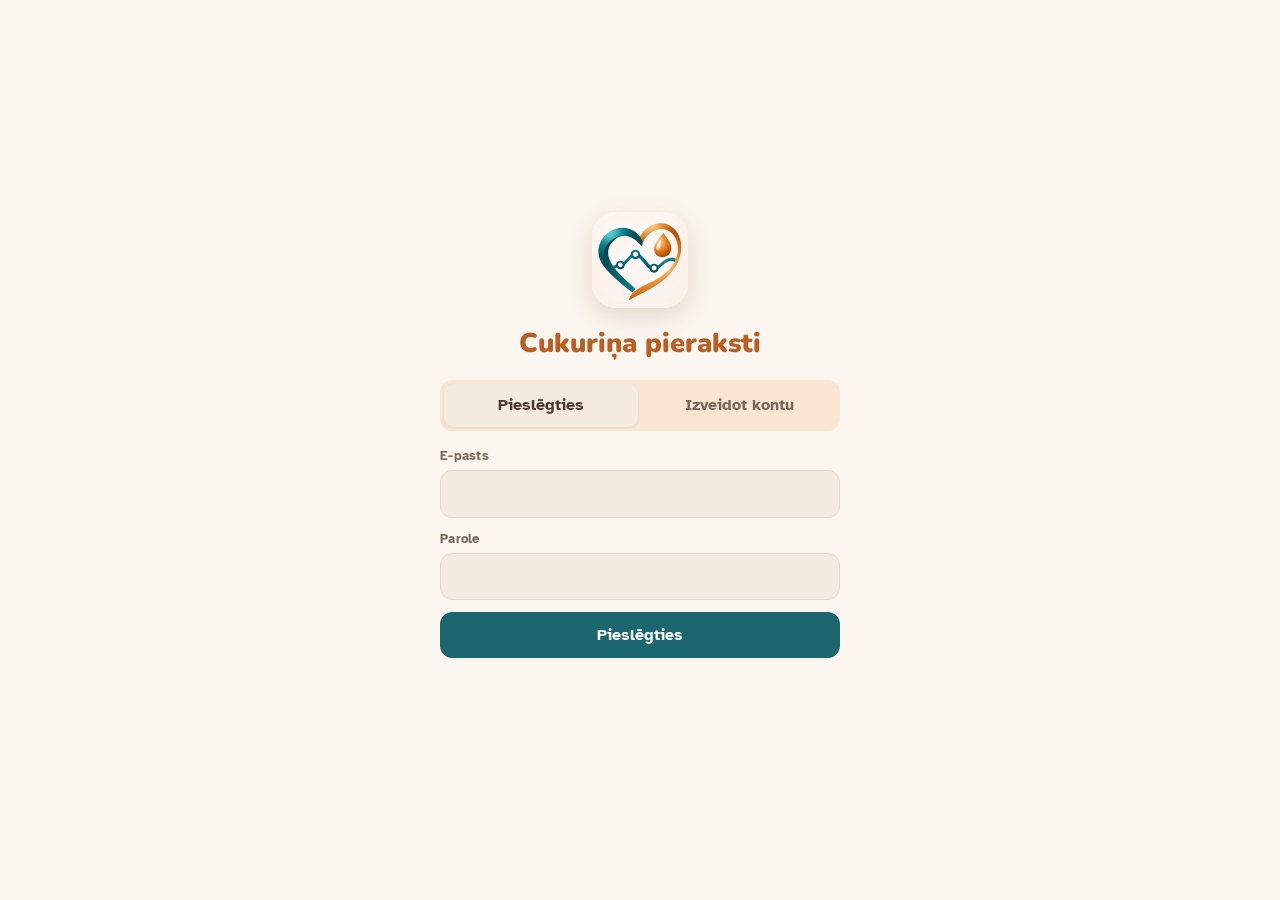
==== index.html @ 95ccbdd2 "Galīgā ikona Co-Authored-By: Claude Opus 5.5 <noreply@anthropic.com> Claude-Session: https://claude." ====
<!doctype html>
<html lang="lv">
<head>
<meta charset="utf-8">
<meta name="viewport" content="width=device-width, initial-scale=1, viewport-fit=cover">
<title>Cukuriņa pieraksti</title>
<meta name="description" content="Diabēta dienasgrāmata bērnam — insulīns, ēdienreizes, MV un glikoze.">
<meta name="theme-color" content="#FBF6F0">
<meta name="color-scheme" content="light">
<meta name="apple-mobile-web-app-capable" content="yes">
<meta name="mobile-web-app-capable" content="yes">
<meta name="apple-mobile-web-app-status-bar-style" content="default">
<meta name="apple-mobile-web-app-title" content="Cukuriņš">
<link rel="manifest" href="manifest.webmanifest">
<link rel="icon" type="image/png" sizes="32x32" href="icons/favicon-32.png">
<link rel="apple-touch-icon" href="icons/apple-touch-icon.png">
<link rel="preconnect" href="https://fonts.googleapis.com">
<link rel="preconnect" href="https://fonts.gstatic.com" crossorigin>
<link rel="stylesheet" href="https://fonts.googleapis.com/css2?family=Atkinson+Hyperlegible:wght@400;700&family=Nunito:wght@700;800;900&display=swap">
<link rel="stylesheet" href="app.css?v=25">
</head>
<body>
<div id="app">

  <!-- ===== sign in ===== -->
  <section id="scrAuth" class="screen center" hidden>
    <div class="authbox">
      <img src="icons/icon-192.png?v=25" alt="" class="authlogo" width="96" height="96">
      <h1 class="brand">Cukuriņa pieraksti</h1>
      <p class="muted" id="authInviteNote" hidden>Tev ir ielūgums uz dienasgrāmatu. Pieslēdzies vai izveido kontu, un tas tiks pieņemts.</p>
      <div class="seg" role="tablist">
        <button type="button" id="tabIn" class="segb" aria-selected="true">Pieslēgties</button>
        <button type="button" id="tabUp" class="segb" aria-selected="false">Izveidot kontu</button>
      </div>
      <form id="authForm" class="form" novalidate>
        <label id="lblName" hidden>Tavs vārds (kā rādīt ierakstos)<input id="aName" autocomplete="name" placeholder="Mamma"></label>
        <label>E-pasts<input id="aEmail" type="email" autocomplete="email" inputmode="email" required></label>
        <label>Parole<input id="aPass" type="password" autocomplete="current-password" minlength="8" required></label>
        <label class="check" id="lblConsent" hidden><input type="checkbox" id="aConsent"><span>Esmu izlasījusi(-is) <a href="privatums.html" target="_blank" rel="noopener">privātuma paziņojumu</a> un piekrītu, ka bērna veselības dati tiek glabāti šajā lietotnē.</span></label>
        <button class="btn primary" id="aSubmit" type="submit">Pieslēgties</button>
        <div class="formmsg" id="aMsg" role="status"></div>
        <button class="link" type="button" id="aForgot" hidden>Aizmirsi paroli?</button>
      </form>
    </div>
  </section>

  <!-- ===== privacy consent (once per version) ===== -->
  <section id="scrConsent" class="screen center" hidden>
    <div class="authbox">
      <img src="icons/icon-192.png?v=25" alt="" class="authlogo" width="96" height="96">
      <h1 class="brand">Privātums</h1>
      <p>Cukuriņa pieraksti glabā bērna veselības datus: insulīna devas, ēdienreizes, glikozes un ketonu mērījumus, piezīmes. Tos redz tikai tie, ko pats uzaicini.</p>
      <p><a href="privatums.html" target="_blank" rel="noopener">Izlasīt privātuma paziņojumu</a></p>
      <label class="check"><input type="checkbox" id="cConsent"><span>Esmu izlasījusi(-is) privātuma paziņojumu un piekrītu, ka bērna veselības dati tiek glabāti šajā lietotnē.</span></label>
      <button class="btn primary" id="cAccept" type="button">Turpināt</button>
      <div class="formmsg" id="cMsg" role="status"></div>
      <button class="link" type="button" id="cSignOut">Iziet</button>
    </div>
  </section>

  <!-- ===== first run ===== -->
  <section id="scrOnboard" class="screen center" hidden>
    <div class="authbox">
      <img src="icons/icon-192.png?v=25" alt="" class="authlogo" width="96" height="96">
      <h1 class="brand">Sāksim dienasgrāmatu</h1>
      <form id="obForm" class="form">
        <label>Bērna vārds<input id="obChild" required></label>
        <label>Tavs vārds ierakstos<input id="obMe" placeholder="Mamma" required></label>
        <button class="btn primary" type="submit">Izveidot dienasgrāmatu</button>
      </form>
      <div class="or"><span>vai</span></div>
      <form id="obInvForm" class="form">
        <label>Ielūguma saite, ko kāds tev atsūtīja<input id="obInv" placeholder="https://…?invite=…"></label>
        <button class="btn" type="submit">Pievienoties</button>
        <div class="formmsg" id="obMsg" role="status"></div>
      </form>
      <button class="link" type="button" id="obSignOut">Iziet</button>
    </div>
  </section>

  <!-- ===== main app ===== -->
  <section id="scrMain" class="screen" hidden>
    <header class="topbar">
      <img src="icons/icon-192.png?v=25" alt="" width="36" height="36" class="toplogo">
      <div class="toptitle"><b id="childName">Augusts</b><span id="roleLabel"></span></div>
      <select id="childSel" aria-label="Dienasgrāmata" hidden></select>
    </header>

    <main class="wrap">
      <!-- DAY -->
      <div id="viewDay" class="view">
        <div class="datebar">
          <button class="navbtn" id="prev" type="button" aria-label="Iepriekšējā diena">‹</button>
          <button class="d" id="dateBtn" type="button"><span class="wd" id="wd"></span><span class="day" id="dayLabel"></span></button>
          <input type="date" id="datePick" class="vh" tabindex="-1" aria-hidden="true">
          <button class="navbtn" id="next" type="button" aria-label="Nākamā diena">›</button>
        </div>
        <div class="totals">
          <div class="tot basal"><b id="tBasal">0</b><span>Ilgais v</span></div>
          <div class="tot bolus"><b id="tBolus">0</b><span>Īsais v</span></div>
          <div class="tot meal"><b id="tMv">0</b><span>MV</span></div>
          <div class="tot gluc"><b id="tTab">0</b><span>Glik. tab.</span></div>
        </div>
        <div class="sick" id="sickStrip" hidden></div>
        <div class="pens" id="penCard" hidden></div>
        <div class="cgm" id="cgmCard" hidden></div>
        <div class="log" id="log"><div class="empty"><strong>Ielādē…</strong></div></div>
      </div>

      <!-- OVERVIEW -->
      <div id="viewStats" class="view" hidden>
        <div class="card">
          <h2>Periods</h2>
          <div class="chips presets" id="presets">
            <button class="pchip" data-p="7" type="button">7 dienas</button>
            <button class="pchip" data-p="14" type="button">14 dienas</button>
            <button class="pchip" data-p="30" type="button">30 dienas</button>
            <button class="pchip" data-p="month" type="button">Mēnesis</button>
          </div>
          <div class="range">
            <label>No<input type="date" id="rFrom"></label>
            <label>Līdz<input type="date" id="rTo"></label>
          </div>
        </div>
        <div class="card">
          <h2>Vidējās devas</h2>
          <div class="stats" id="statGrid"></div>
          <p class="disc">Jutība un koeficienti ir aptuveni aprēķini no Augusta faktiskajām devām un mērījumiem; jutība arī pēc kopējās dienas devas (100 ÷ vidējā dienas deva), kā to rēķina ārsts. Tie noder sarunai ar endokrinologu, bet devas maini tikai pēc saskaņošanas ar ārstu.</p>
        </div>
        <div class="card">
          <h2>Pa dienām</h2>
          <div class="tblwrap"><table id="dayTable"></table></div>
        </div>
        <div class="card">
          <h2>Drukāt un eksportēt</h2>
          <div class="rowbtns"><button class="btn primary" id="printPeriod" type="button">Drukāt periodu</button><button class="btn" id="dlCsv" type="button">Excel (CSV)</button></div>
          <p class="hint">Katra diena drukājas atsevišķā A4 blokā ar sensora līkni. Lai izdrukātu vienu dienu, laukos “No” un “Līdz” izvēlies to pašu datumu. Drukas logā var izvēlēties arī “Saglabāt kā PDF”.</p>
        </div>
        <div class="card" id="cgmImportCard">
          <h2>Dexcom sensora dati</h2>
          <p class="hint" id="cgmImpStatus">Sensora līkne parādās katras dienas lapā un pārskatā, kad dati ir importēti.</p>
          <ol class="steps">
            <li>Atver <b>clarity.dexcom.eu</b> un pieslēdzies ar Dexcom kontu.</li>
            <li>Jebkurā atskaitē spied eksporta ikonu, izvēlies periodu un saglabā CSV failu.</li>
            <li>Spied pogu zemāk un izvēlies šo failu.</li>
          </ol>
          <input type="file" id="cgmFile" accept=".csv,text/csv,text/plain" hidden>
          <button class="btn primary" id="cgmImport" type="button">Importēt Dexcom Clarity CSV</button>
        </div>
      </div>

      <!-- RECIPES -->
      <div id="viewRecipes" class="view" hidden>
        <div class="rechead">
          <h2>Receptes</h2>
          <button class="btn primary" id="recNew" type="button">+ Jauna recepte</button>
        </div>
        <input id="recSearch" type="search" placeholder="Meklēt recepti…" aria-label="Meklēt recepti">
        <div id="recList" class="reclist"></div>
        <p class="hint">Ogļhidrāti uz 100 g pie sastāvdaļām ir aptuveni. Ja uz iepakojuma ir cits skaitlis, ieraksti to.</p>
      </div>

      <!-- FAMILY -->
      <div id="viewFamily" class="view" hidden>
        <div class="card">
          <h2>Kam ir piekļuve</h2>
          <ul class="people" id="memberList"></ul>
        </div>
        <div class="card" id="inviteCard" hidden>
          <h2>Uzaicināt</h2>
          <form id="invForm" class="form">
            <label>Vārds<input id="invName" placeholder="Tētis, vecmamma, skolotāja…" required></label>
            <label>Tiesības
              <select id="invRole">
                <option value="family">Ģimene — ievada un labo visus ierakstus</option>
                <option value="caregiver">Aprūpētājs — redz visu, labo tikai savus ierakstus</option>
              </select>
            </label>
            <button class="btn primary" type="submit">Izveidot ielūguma saiti</button>
          </form>
          <div id="invResult"></div>
          <ul class="people" id="inviteList"></ul>
        </div>
        <div class="card">
          <h2>Iestatījumi</h2>
          <div class="form">
            <label>Mans vārds ierakstos<input id="myName"></label>
            <label id="gmvLbl">1 MV = g ogļhidrātu<input id="gPerMv" inputmode="decimal"></label>
            <label>Insulīna ampulu lieto dienas (pēc instrukcijas)<input id="penDays" inputmode="numeric"></label>
            <label class="check"><input type="checkbox" id="showCalcs"><span>Pārskatā rādīt aptuvenos aprēķinus (jutība, ogļhidrāti uz 1 v, īsais uz 1 MV). Tie domāti sarunai ar ārstu, nevis devu izvēlei.</span></label>
            <label>Vienas glikozes tabletes svars, g<input id="tabletG" inputmode="decimal" placeholder="piem. 2,2"></label>
          </div>
          <div class="rowbtns"><button class="btn" id="saveSettings" type="button">Saglabāt</button><button class="btn" id="changePass" type="button">Mainīt paroli</button><button class="btn" id="signOut" type="button">Iziet no konta</button></div>
        </div>
        <div class="card" id="adminCard" hidden>
          <h2>Lietotnes ģimenes</h2>
          <p class="hint">Redzi tikai to, cik ģimeņu lieto lietotni un vai tām ieslēgta atpazīšana (balss un foto). Ierakstu saturu šeit neredzi. Atpazīšanas izmaksas sedz Tava API atslēga.</p>
          <ul class="people" id="adminList"></ul>
        </div>
        <p class="hint center-t"><a href="privatums.html" target="_blank" rel="noopener">Privātuma paziņojums</a></p>
        <p class="hint center-t">Lai lietotne būtu telefona sākuma ekrānā: iPhone Safari → Kopīgot → “Pievienot sākuma ekrānam”; Android Chrome → ⋮ → “Instalēt lietotni”.</p>
      </div>
    </main>

    <div class="dock" id="dock">
      <div class="dock-in">
        <div class="inrow">
          <textarea id="input" rows="1" placeholder="Raksti šeit…"></textarea>
          <button class="iconbtn mic" id="mic" type="button" aria-label="Diktēt" hidden>
            <svg width="22" height="22" viewBox="0 0 24 24" fill="none" stroke="currentColor" stroke-width="2" stroke-linecap="round" aria-hidden="true"><rect x="9" y="3" width="6" height="11" rx="3"/><path d="M5 11a7 7 0 0 0 14 0M12 18v3"/></svg>
          </button>
          <button class="btn primary send" id="send" type="button">Pievienot</button>
        </div>
        <div class="photorow" id="photoRow">
          <input type="file" id="camFile" accept="image/*" hidden>
          <button class="photobtn" type="button" data-mode="meter" aria-label="Glikozes rādījums no foto"><svg width="18" height="18" viewBox="0 0 24 24" fill="none" stroke="currentColor" stroke-width="2" stroke-linecap="round" stroke-linejoin="round" aria-hidden="true"><path d="M4 8h3l2-3h6l2 3h3v11H4z"/><circle cx="12" cy="13" r="3.5"/></svg>Glikoze</button>
          <button class="photobtn" type="button" data-mode="ketones" aria-label="Ketonu rādījums no foto"><svg width="18" height="18" viewBox="0 0 24 24" fill="none" stroke="currentColor" stroke-width="2" stroke-linecap="round" stroke-linejoin="round" aria-hidden="true"><path d="M4 8h3l2-3h6l2 3h3v11H4z"/><circle cx="12" cy="13" r="3.5"/></svg>Ketoni</button>
          <button class="photobtn" type="button" data-mode="menu" aria-label="Ēdienreize no foto"><svg width="18" height="18" viewBox="0 0 24 24" fill="none" stroke="currentColor" stroke-width="2" stroke-linecap="round" stroke-linejoin="round" aria-hidden="true"><path d="M4 8h3l2-3h6l2 3h3v11H4z"/><circle cx="12" cy="13" r="3.5"/></svg>Ēdienreize</button>
          <button class="photobtn" type="button" data-mode="notes" aria-label="Pieraksti no foto"><svg width="18" height="18" viewBox="0 0 24 24" fill="none" stroke="currentColor" stroke-width="2" stroke-linecap="round" stroke-linejoin="round" aria-hidden="true"><path d="M4 8h3l2-3h6l2 3h3v11H4z"/><circle cx="12" cy="13" r="3.5"/></svg>Pieraksti</button>
        </div>
        <div class="hint" id="hint" hidden></div>
      </div>
    </div>

    <nav class="tabbar" aria-label="Sadaļas">
      <button type="button" data-v="day" aria-current="page"><svg viewBox="0 0 24 24" width="22" height="22" fill="none" stroke="currentColor" stroke-width="2" stroke-linecap="round" aria-hidden="true"><rect x="4" y="3" width="16" height="18" rx="2"/><path d="M8 8h8M8 12h8M8 16h5"/></svg>Diena</button>
      <button type="button" data-v="stats"><svg viewBox="0 0 24 24" width="22" height="22" fill="none" stroke="currentColor" stroke-width="2" stroke-linecap="round" aria-hidden="true"><path d="M4 19h16M7 16V10M12 16V5M17 16v-4"/></svg>Pārskats</button>
      <button type="button" data-v="recipes"><svg viewBox="0 0 24 24" width="22" height="22" fill="none" stroke="currentColor" stroke-width="2" stroke-linecap="round" stroke-linejoin="round" aria-hidden="true"><path d="M5 4h11a3 3 0 0 1 3 3v13H8a3 3 0 0 1-3-3z"/><path d="M5 17a3 3 0 0 1 3-3h11"/><path d="M9 8h6"/></svg>Receptes</button>
      <button type="button" data-v="family"><svg viewBox="0 0 24 24" width="22" height="22" fill="none" stroke="currentColor" stroke-width="2" stroke-linecap="round" aria-hidden="true"><circle cx="9" cy="8" r="3.2"/><circle cx="17" cy="9.5" r="2.4"/><path d="M3 19c.8-3.4 3.2-5 6-5s5.2 1.6 6 5M15 14.6c2.6-.3 4.6 1 5.4 3.9"/></svg>Ģimene</button>
    </nav>
  </section>
</div>

<div id="sheetHost"></div>
<div id="printArea" aria-hidden="true"></div>

<script src="vendor/supabase-2.45.4.js"></script>
<script src="config.js?v=25"></script>
<script src="app.js?v=25"></script>
</body>
</html>
---- app.css ----
/* Layout: one narrow column like a diary page — top bar, date, day totals, sensor curve, time-ruled log; dictation dock and tab bar pinned at the bottom.
   Palette taken from the heart icon: cream paper, teal and amber heart, teal curve, amber drop; entry colors (meal green, insulin violet/blue) unchanged. */
:root{
  --paper:#FBF6F0; --sheet:#F4EAE0; --bar:#F8EFE6; --ink:#4E3B30; --muted:#79685C; --rule:#E6D8CA;
  --bear:#B85F26; --bear-soft:#FAE5D2;
  --blue:#1C6670; --blue-soft:#DCEDEE;
  --basal:#7048b8; --basal-soft:#efe8fa;
  --bolus:#2f6fc0; --bolus-soft:#e4eefb;
  --meal:#2f7a4b; --meal-soft:#e3f2e8;
  --sugar:#C24E36; --sugar-soft:#FBE4DC;
  --gluc:#94680a; --gluc-soft:#faefd2;
  --danger:#b42318; --onaccent:#ffffff;
  --display:"Nunito", "Arial Rounded MT Bold", system-ui, sans-serif;
  --body:"Atkinson Hyperlegible", system-ui, -apple-system, "Segoe UI", sans-serif;
  --safe-b:env(safe-area-inset-bottom, 0px);
  color-scheme:light;
}
*{box-sizing:border-box}
html,body{margin:0}
body{background:var(--paper);color:var(--ink);font-family:var(--body);font-size:16px;line-height:1.45;-webkit-text-size-adjust:100%}
[hidden]{display:none!important}
button,input,select,textarea{font:inherit;color:inherit}
button{cursor:pointer}
:focus-visible{outline:2px solid var(--blue);outline-offset:2px}
h1,h2{font-family:var(--display);margin:0;text-wrap:balance}
.vh{position:absolute;width:1px;height:1px;opacity:0;pointer-events:none}
.muted{color:var(--muted)}
.hint{font-size:.85rem;color:var(--muted);margin:0}
.center-t{text-align:center}

/* screens */
.screen.center{min-height:100vh;min-height:100dvh;display:flex;align-items:center;justify-content:center;
  padding:calc(24px + env(safe-area-inset-top,0px)) max(16px,env(safe-area-inset-right,0px)) calc(24px + var(--safe-b)) max(16px,env(safe-area-inset-left,0px))}
.authbox{width:100%;max-width:400px;display:flex;flex-direction:column;gap:16px;align-items:stretch}
.authlogo{width:96px;height:96px;border-radius:24px;align-self:center;box-shadow:0 8px 24px rgba(120,80,30,.18)}
.brand{font-size:1.7rem;font-weight:900;text-align:center;color:var(--bear)}
.seg{display:flex;background:var(--bear-soft);border-radius:12px;padding:4px;gap:4px}
.segb{flex:1;border:0;background:none;border-radius:9px;padding:10px;font-weight:700;color:var(--muted)}
.segb[aria-selected="true"]{background:var(--sheet);color:var(--ink);box-shadow:0 1px 3px rgba(0,0,0,.08)}
.form{display:flex;flex-direction:column;gap:12px}
label{display:flex;flex-direction:column;gap:5px;font-size:.8rem;color:var(--muted);font-weight:700;letter-spacing:.02em}
input,select,textarea{font-size:16px;font-weight:400;letter-spacing:0;background:var(--sheet);border:1px solid var(--rule);border-radius:12px;padding:11px 12px;min-height:46px;color:var(--ink);width:100%}
.formmsg{font-size:.9rem;color:var(--danger);min-height:1.2em}
.formmsg.ok{color:var(--meal)}
.or{display:flex;align-items:center;gap:10px;color:var(--muted);font-size:.85rem}
.or::before,.or::after{content:"";flex:1;height:1px;background:var(--rule)}
.link{border:0;background:none;color:var(--muted);text-decoration:underline;align-self:center;padding:8px}

/* buttons */
.btn{min-height:46px;border-radius:12px;border:1px solid var(--rule);background:var(--sheet);padding:0 16px;font-weight:700}
.btn.primary{background:var(--blue);border-color:var(--blue);color:var(--onaccent)}
.btn.small{min-height:38px;font-size:.88rem;color:var(--muted)}
.btn.danger{color:var(--danger)}
.btn:disabled{opacity:.55}
.rowbtns{display:flex;flex-wrap:wrap;gap:8px}
.rowbtns .btn.primary{flex:1}
.iconbtn{width:50px;height:50px;border-radius:14px;border:1px solid var(--rule);background:var(--sheet);display:grid;place-items:center;flex:none}
.iconbtn.mic{color:var(--blue)}
.iconbtn.mic.on{background:var(--danger);border-color:var(--danger);color:var(--onaccent);animation:pulse 1.2s infinite}
@keyframes pulse{50%{transform:scale(1.07)}}
@media (prefers-reduced-motion:reduce){.iconbtn.mic.on{animation:none}}

/* main */
.topbar{position:sticky;top:0;z-index:5;display:flex;align-items:center;gap:10px;background:var(--paper);
  padding:calc(8px + env(safe-area-inset-top,0px)) max(16px,env(safe-area-inset-right,0px)) 8px max(16px,env(safe-area-inset-left,0px));border-bottom:1px solid var(--rule)}
.toplogo{border-radius:10px}
.toptitle{flex:1;min-width:0;display:flex;flex-direction:column;line-height:1.15}
.toptitle b{font-family:var(--display);font-weight:900;font-size:1.2rem;color:var(--bear)}
.toptitle span{font-size:.78rem;color:var(--muted)}
#childSel{width:auto;min-height:38px;padding:6px 10px}
.wrap{max-width:640px;margin:0 auto;padding:14px max(16px,env(safe-area-inset-right,0px)) calc(250px + var(--safe-b)) max(16px,env(safe-area-inset-left,0px))}
.view{display:flex;flex-direction:column;gap:14px}
body.nodock .wrap{padding-bottom:calc(96px + var(--safe-b))}

.datebar{display:flex;align-items:center;gap:6px;background:var(--sheet);border:1px solid var(--rule);border-radius:16px;padding:6px}
.datebar .d{flex:1;min-width:0;border:0;background:none;display:flex;flex-direction:column;align-items:center;padding:2px}
.datebar .day{font-family:var(--display);font-weight:900;font-size:1.5rem;line-height:1.05}
.datebar .wd{color:var(--muted);font-size:.78rem;text-transform:uppercase;letter-spacing:.07em;font-weight:700}
.navbtn{border:0;background:var(--bear-soft);color:var(--bear);width:46px;height:46px;border-radius:12px;font-size:1.4rem;font-weight:700}

.totals{display:grid;grid-template-columns:repeat(4,1fr);gap:8px}
.tot{background:var(--sheet);border-radius:14px;padding:8px 10px;border:1px solid var(--rule);min-width:0}
.tot b{display:block;font-family:var(--display);font-weight:900;font-size:1.35rem;font-variant-numeric:tabular-nums;line-height:1.1}
.tot span{font-size:.7rem;color:var(--muted);text-transform:uppercase;letter-spacing:.05em;font-weight:700}
.tot.basal b{color:var(--basal)} .tot.bolus b{color:var(--bolus)} .tot.meal b{color:var(--meal)} .tot.gluc b{color:var(--gluc)}

.log{background:var(--sheet);border:1px solid var(--rule);border-radius:16px;overflow:hidden}
.row{display:grid;grid-template-columns:52px 1fr;gap:10px;padding:11px 12px;border:0;border-top:1px dotted var(--rule);text-align:left;width:100%;background:none}
.row:first-child{border-top:0}
.row:hover{background:var(--paper)}
.tm{font-variant-numeric:tabular-nums;font-weight:700;color:var(--muted);padding-top:2px}
.body{min-width:0;display:flex;flex-direction:column;gap:3px}
.line1{display:flex;flex-wrap:wrap;align-items:baseline;gap:6px}
.chip{font-size:.74rem;font-weight:700;border-radius:999px;padding:2px 9px;letter-spacing:.02em}
.k-basal .chip{background:var(--basal-soft);color:var(--basal)}
.k-bolus .chip{background:var(--bolus-soft);color:var(--bolus)}
.k-meal .chip{background:var(--meal-soft);color:var(--meal)}
.k-glucose .chip{background:var(--sugar-soft);color:var(--sugar)}
.k-tablets .chip{background:var(--gluc-soft);color:var(--gluc)}
.k-note .chip{background:var(--paper);color:var(--muted)}
.k-ketones .chip{background:var(--basal-soft);color:var(--basal)}
.k-pen .chip{background:var(--bolus-soft);color:var(--bolus)}
.klev{font-size:.78rem;font-weight:700;border-radius:999px;padding:2px 8px}
.klev.k1{background:var(--gluc-soft);color:var(--gluc)}
.klev.k2,.klev.k3{background:var(--sugar-soft);color:var(--danger)}
.klev.k3{border:1px solid var(--danger)}
.pens{background:var(--sheet);border:1px solid var(--rule);border-radius:16px;padding:10px 12px;display:flex;flex-direction:column;gap:6px}
.penhead{display:flex;justify-content:space-between;align-items:center;gap:8px}
.penhead b{font-family:var(--display)}
.penline{display:flex;justify-content:space-between;align-items:baseline;gap:10px;font-size:.9rem;font-variant-numeric:tabular-nums}
.penline .pn{font-weight:700}
.penline .pd{text-align:right;color:var(--muted)}
.penline .pd b{color:var(--ink)}
.penline.soon .pd,.penline.soon .pd b{color:var(--gluc)}
.penline.over .pd,.penline.over .pd b{color:var(--danger);font-weight:700}
.big{font-weight:700}
.bg{font-size:.78rem;font-weight:700;color:var(--sugar);background:var(--sugar-soft);border-radius:999px;padding:2px 8px;font-variant-numeric:tabular-nums}
.bg.dex{background:none;border:1px solid var(--rule);color:var(--muted)}
.items{font-size:.95rem;margin:0;padding:0;list-style:none}
.items li{display:flex;justify-content:space-between;gap:10px}
.items li span:last-child{color:var(--muted);font-variant-numeric:tabular-nums;white-space:nowrap}
.note{color:var(--muted);font-size:.9rem;font-style:italic}
.who{font-size:.75rem;color:var(--muted)}
.empty{padding:28px 18px;text-align:center;color:var(--muted)}
.empty strong{display:block;color:var(--ink);font-family:var(--display);font-size:1.1rem;margin-bottom:4px}

.cgm{background:var(--sheet);border:1px solid var(--rule);border-radius:16px;padding:12px;display:flex;flex-direction:column;gap:6px}
.cgm svg{width:100%;height:auto;display:block}
.cgmhead{display:flex;justify-content:space-between;align-items:baseline;gap:8px;flex-wrap:wrap}
.cgmhead b{font-family:var(--display)}
.cgmline{font-size:.85rem;color:var(--muted);font-variant-numeric:tabular-nums}
.cgmline strong{color:var(--ink)}

.card{background:var(--sheet);border:1px solid var(--rule);border-radius:16px;padding:14px;display:flex;flex-direction:column;gap:12px}
.card h2{font-size:1.1rem;font-weight:800}
.chips{display:flex;flex-wrap:wrap;gap:6px}
.chips.presets{display:grid;grid-template-columns:repeat(4,minmax(0,1fr));gap:6px}
.chips.presets .pchip{padding-left:4px;padding-right:4px;font-size:.85rem;white-space:nowrap;text-align:center;min-width:0}
.pchip{border:1px solid var(--rule);background:var(--sheet);border-radius:999px;padding:7px 13px;font-size:.88rem}
.pchip[aria-pressed="true"]{background:var(--blue);color:var(--onaccent);border-color:var(--blue)}
.range{display:grid;grid-template-columns:minmax(0,1fr) minmax(0,1fr);gap:8px}
.range label,.range input{min-width:0}
input[type=date]{-webkit-appearance:none;appearance:none}
.stats{display:grid;grid-template-columns:repeat(2,1fr);gap:8px}
.stat{border:1px solid var(--rule);border-radius:12px;padding:10px;min-width:0}
.stat b{display:block;font-family:var(--display);font-weight:900;font-size:1.4rem;font-variant-numeric:tabular-nums}
.stat span{font-size:.8rem;color:var(--muted)}
.stat small{display:block;font-size:.75rem;color:var(--muted);margin-top:2px}
.stat.hl{background:var(--blue-soft);border-color:transparent}
.stat.hl b{color:var(--blue)}
.disc{font-size:.82rem;color:var(--muted);border-left:3px solid var(--gluc);padding-left:10px;margin:0}
.tblwrap{overflow-x:auto}
table{border-collapse:collapse;width:100%;font-variant-numeric:tabular-nums;font-size:.9rem}
th,td{padding:6px 8px;border-bottom:1px solid var(--rule);text-align:right;white-space:nowrap}
th:first-child,td:first-child{text-align:left}
th{font-size:.7rem;text-transform:uppercase;letter-spacing:.05em;color:var(--muted);font-weight:700}
td button{border:0;background:none;color:var(--blue);padding:0;font-weight:700;text-decoration:underline}
.steps{margin:0;padding-left:20px;font-size:.92rem;display:flex;flex-direction:column;gap:4px}

.people{list-style:none;margin:0;padding:0;display:flex;flex-direction:column}
.people li{display:flex;align-items:center;gap:10px;padding:10px 0;border-top:1px dotted var(--rule)}
.people li:first-child{border-top:0}
.people .pn{flex:1;min-width:0}
.people .pn b{display:block}
.people .pn span{font-size:.82rem;color:var(--muted);overflow-wrap:anywhere}
.role{font-size:.74rem;font-weight:700;border-radius:999px;padding:3px 9px;background:var(--bear-soft);color:var(--bear);white-space:nowrap}
.invlink{display:flex;flex-direction:column;gap:8px;background:var(--blue-soft);border-radius:12px;padding:12px}
.invlink code{font-size:.82rem;overflow-wrap:anywhere;user-select:all}

/* dock + tab bar */
.dock{position:fixed;left:0;right:0;bottom:calc(64px + var(--safe-b));z-index:6;background:var(--bar);border-top:1px solid var(--rule);
  padding:10px max(16px,env(safe-area-inset-right,0px)) 10px max(16px,env(safe-area-inset-left,0px));box-shadow:0 -6px 20px rgba(90,60,20,.07)}
.dock-in{max-width:640px;margin:0 auto;display:flex;flex-direction:column;gap:6px}
.inrow{display:flex;gap:8px;align-items:flex-end}
.inrow textarea{flex:1;min-width:0;resize:none;height:50px;min-height:50px;max-height:150px;padding:13px 12px;line-height:1.4;background:var(--paper);overflow-y:auto}
.send{flex:none;min-height:50px}
.photorow{display:grid;grid-template-columns:repeat(4,minmax(0,1fr));gap:6px}
.photobtn{display:flex;flex-direction:column;align-items:center;justify-content:center;gap:2px;min-height:48px;border-radius:12px;border:1px solid var(--rule);background:var(--paper);color:var(--ink);font-size:.8rem;font-weight:700;padding:4px 6px;line-height:1.15;text-align:center}
.photobtn svg{flex:none;color:var(--bear)}
.photobtn:disabled{opacity:.55}
body.typing .photorow,body.typing .tabbar,body.typing #hint{display:none!important}
body.typing .dock{padding-bottom:8px}
.tabbar{position:fixed;left:0;right:0;bottom:0;z-index:7;display:flex;background:var(--bar);border-top:1px solid var(--rule);
  padding:4px max(8px,env(safe-area-inset-right,0px)) calc(4px + var(--safe-b)) max(8px,env(safe-area-inset-left,0px))}
.tabbar button{flex:1;border:0;background:none;display:flex;flex-direction:column;align-items:center;gap:2px;font-size:.74rem;font-weight:700;color:var(--muted);padding:6px 0;min-height:56px}
.tabbar button[aria-current="page"]{color:var(--blue)}

/* sheets */
.sheet-bg{position:fixed;inset:0;background:rgba(30,20,10,.45);display:flex;align-items:flex-end;justify-content:center;z-index:20}
.sheet{background:var(--sheet);width:100%;max-width:640px;max-height:90vh;max-height:90dvh;overflow:auto;border-radius:20px 20px 0 0;
  padding:16px max(16px,env(safe-area-inset-right,0px)) calc(16px + var(--safe-b)) max(16px,env(safe-area-inset-left,0px));display:flex;flex-direction:column;gap:12px}
.sheet h2{font-size:1.2rem;font-weight:800}
.sheet{overscroll-behavior:contain;-webkit-overflow-scrolling:touch}
.sheet-bg{overscroll-behavior:contain}
body.locked{position:fixed;left:0;right:0;overflow:hidden}
.prev{border:1px solid var(--rule);border-radius:12px;overflow:hidden}
.grid{display:grid;grid-template-columns:1fr 1fr;gap:10px}
.grid .full{grid-column:1/-1}
.choice{display:flex;flex-direction:column;gap:8px}
.choice .btn{text-align:left;min-height:58px}
.toast{position:fixed;left:50%;transform:translateX(-50%);bottom:calc(220px + var(--safe-b));background:var(--ink);color:var(--paper);padding:9px 16px;border-radius:999px;font-size:.92rem;z-index:30;max-width:90vw;text-align:center}

/* print */
#printArea{display:none}
@media print{
  @page{size:A4;margin:12mm}
  body{background:#fff;color:#1b160f}
  #app,#sheetHost,.toast{display:none!important}
  #printArea{display:block}
}
.pr{font-family:var(--body);color:#1b160f;font-size:10.5pt}
.pr h1{font-family:var(--display);font-size:18pt;margin:0 0 2px;color:#94481A}
.pr .sub{color:#6b5d4f;margin-bottom:10px}
.pr .pstats{display:grid;grid-template-columns:repeat(4,1fr);gap:6px;margin:8px 0 12px}
.pr .pstats div{border:1px solid #e3d4bd;border-radius:6px;padding:6px}
.pr .pstats b{display:block;font-size:13pt}
.pr .pstats span{font-size:8pt;color:#6b5d4f}
.pr .pdisc{font-size:8pt;color:#6b5d4f;margin-bottom:10px}
.pr .pday{break-inside:avoid;page-break-inside:avoid;margin-bottom:14px;border-top:2px solid #B35F27;padding-top:5px}
.pr .pday h2{font-size:12.5pt;margin:0 0 5px}
.pr .num{font-size:19pt;color:#B35F27;margin-right:6px}
.pr table{width:100%;border-collapse:collapse;font-size:9.5pt}
.pr th{font-size:7.5pt;text-transform:uppercase;color:#6b5d4f;text-align:left;border-bottom:1px solid #d9c8ae;padding:3px 4px}
.pr td{padding:3px 4px;border-bottom:1px dotted #d9c8ae;vertical-align:top;text-align:left;white-space:normal}
.pr .t{width:42px;font-weight:700;color:#6b5d4f}
.pr .r{text-align:right;width:52px}
.pr tfoot td{font-weight:700;border-top:1px solid #1b160f;border-bottom:0}
.pr .g,.pr .n{color:#6b5d4f}.pr .n{font-style:italic;font-size:8.5pt}
.pr .sum{font-size:9pt;margin-top:3px}
.pr .chart svg{width:100%;height:auto;max-height:42mm}
.pr .cs{font-size:8pt;color:#6b5d4f}

/* recipes */
.rechead{display:flex;align-items:center;justify-content:space-between;gap:10px}
.rechead h2{font-size:1.3rem;font-weight:900;color:var(--bear)}
.reclist{display:flex;flex-direction:column;gap:10px}
.reccard{display:flex;flex-direction:column;gap:6px;text-align:left;width:100%;background:var(--sheet);border:1px solid var(--rule);border-radius:16px;padding:12px 14px}
.reccard b{font-family:var(--display);font-size:1.08rem}
.recnums{display:flex;flex-wrap:wrap;gap:6px}
.recnum{font-size:.8rem;font-weight:700;border-radius:999px;padding:3px 9px;background:var(--meal-soft);color:var(--meal);font-variant-numeric:tabular-nums}
.recnum.oh{background:var(--bear-soft);color:var(--bear)}
.ingr{display:flex;flex-direction:column;gap:8px}
.ingrrow{display:grid;grid-template-columns:minmax(0,1fr) 70px 70px 34px;gap:6px;align-items:end}
.ingrrow input{min-height:42px;padding:8px}
.ingrrow .oh{font-size:.75rem;color:var(--muted);grid-column:1/-1;margin-top:-4px;font-variant-numeric:tabular-nums}
.ingrhead{display:grid;grid-template-columns:minmax(0,1fr) 70px 70px 34px;gap:6px;font-size:.7rem;font-weight:700;color:var(--muted);text-transform:uppercase;letter-spacing:.04em}
.xbtn{width:34px;height:42px;border:1px solid var(--rule);border-radius:10px;background:var(--paper);color:var(--danger);font-weight:700}
.calcbox{display:grid;grid-template-columns:repeat(2,minmax(0,1fr));gap:8px}
.calc{background:var(--paper);border:1px solid var(--rule);border-radius:12px;padding:10px;min-width:0}
.calc b{display:block;font-family:var(--display);font-size:1.25rem;font-weight:900;font-variant-numeric:tabular-nums;color:var(--meal)}
.calc span{font-size:.78rem;color:var(--muted)}
.calc.hl{background:var(--meal-soft);border-color:transparent}
.ate{display:grid;grid-template-columns:minmax(0,1fr) minmax(0,1fr);gap:8px;align-items:end}
.seg2{display:flex;gap:4px;background:var(--bear-soft);border-radius:10px;padding:3px}
.seg2 button{flex:1;border:0;background:none;border-radius:8px;padding:8px;font-weight:700;color:var(--muted)}
.seg2 button[aria-pressed="true"]{background:var(--paper);color:var(--ink)}
.recnote{white-space:pre-wrap;font-size:.92rem;color:var(--muted);margin:0}

.chips.presets{display:grid;grid-template-columns:repeat(4,minmax(0,1fr));gap:6px}
.chips.presets .pchip{padding-left:4px;padding-right:4px;font-size:.85rem;white-space:nowrap;text-align:center;min-width:0}
/* sick days, consent, admin */
.sick{display:flex;flex-wrap:wrap;gap:6px 12px;align-items:center;background:var(--sugar-soft);border-radius:14px;padding:10px 12px;font-size:.9rem;font-variant-numeric:tabular-nums}
.sick b{font-family:var(--display)}
.sick .lab{font-size:.72rem;text-transform:uppercase;letter-spacing:.06em;font-weight:700;color:var(--sugar);width:100%}
.bg.ket{background:var(--basal-soft);color:var(--basal)}
.bg.ket.k2,.bg.ket.k3{background:var(--sugar-soft);color:var(--danger)}
.k-temp .chip{background:var(--sugar-soft);color:var(--sugar)}
.k-med .chip{background:var(--meal-soft);color:var(--meal)}
label.check{flex-direction:row;align-items:flex-start;gap:10px;font-weight:400;letter-spacing:0;font-size:.88rem;color:var(--ink);line-height:1.4}
label.check input{width:22px;height:22px;min-height:22px;flex:none;margin:1px 0 0;padding:0;accent-color:var(--bear)}
label.check a,.authbox a,.hint a{color:var(--blue)}
.authbox p{margin:0;line-height:1.5}
.switch{display:flex;align-items:center;gap:8px;font-size:.82rem;font-weight:700;color:var(--muted);white-space:nowrap}
.switch input{width:20px;height:20px;min-height:20px;padding:0;accent-color:var(--bear)}
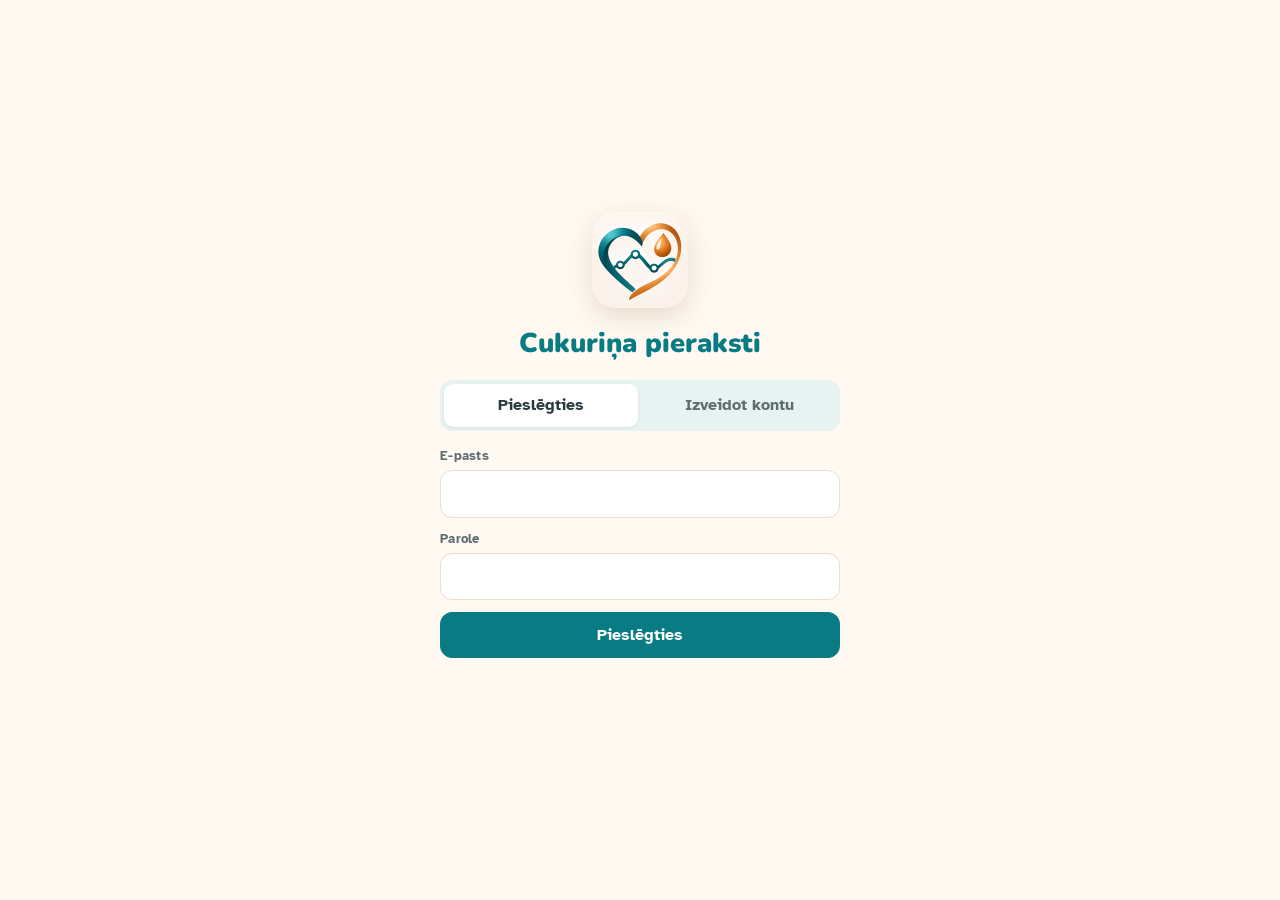
==== commit f1b3afb0: "Cukuriņš krāsu sistēma: krēmkrāsas fons, baltas kartītes, petrolzili virsraksti un pogas, karamele a" ====
--- a/index.html
+++ b/index.html
@@ -5,7 +5,7 @@
 <meta name="viewport" content="width=device-width, initial-scale=1, viewport-fit=cover">
 <title>Cukuriņa pieraksti</title>
 <meta name="description" content="Diabēta dienasgrāmata bērnam — insulīns, ēdienreizes, MV un glikoze.">
-<meta name="theme-color" content="#FBF6F0">
+<meta name="theme-color" content="#FFF9F2">
 <meta name="color-scheme" content="light">
 <meta name="apple-mobile-web-app-capable" content="yes">
 <meta name="mobile-web-app-capable" content="yes">
@@ -17,7 +17,7 @@
 <link rel="preconnect" href="https://fonts.googleapis.com">
 <link rel="preconnect" href="https://fonts.gstatic.com" crossorigin>
 <link rel="stylesheet" href="https://fonts.googleapis.com/css2?family=Atkinson+Hyperlegible:wght@400;700&family=Nunito:wght@700;800;900&display=swap">
-<link rel="stylesheet" href="app.css?v=25">
+<link rel="stylesheet" href="app.css?v=29">
 </head>
 <body>
 <div id="app">
@@ -25,7 +25,7 @@
   <!-- ===== sign in ===== -->
   <section id="scrAuth" class="screen center" hidden>
     <div class="authbox">
-      <img src="icons/icon-192.png?v=25" alt="" class="authlogo" width="96" height="96">
+      <img src="icons/icon-192.png?v=29" alt="" class="authlogo" width="96" height="96">
       <h1 class="brand">Cukuriņa pieraksti</h1>
       <p class="muted" id="authInviteNote" hidden>Tev ir ielūgums uz dienasgrāmatu. Pieslēdzies vai izveido kontu, un tas tiks pieņemts.</p>
       <div class="seg" role="tablist">
@@ -47,7 +47,7 @@
   <!-- ===== privacy consent (once per version) ===== -->
   <section id="scrConsent" class="screen center" hidden>
     <div class="authbox">
-      <img src="icons/icon-192.png?v=25" alt="" class="authlogo" width="96" height="96">
+      <img src="icons/icon-192.png?v=29" alt="" class="authlogo" width="96" height="96">
       <h1 class="brand">Privātums</h1>
       <p>Cukuriņa pieraksti glabā bērna veselības datus: insulīna devas, ēdienreizes, glikozes un ketonu mērījumus, piezīmes. Tos redz tikai tie, ko pats uzaicini.</p>
       <p><a href="privatums.html" target="_blank" rel="noopener">Izlasīt privātuma paziņojumu</a></p>
@@ -61,7 +61,7 @@
   <!-- ===== first run ===== -->
   <section id="scrOnboard" class="screen center" hidden>
     <div class="authbox">
-      <img src="icons/icon-192.png?v=25" alt="" class="authlogo" width="96" height="96">
+      <img src="icons/icon-192.png?v=29" alt="" class="authlogo" width="96" height="96">
       <h1 class="brand">Sāksim dienasgrāmatu</h1>
       <form id="obForm" class="form">
         <label>Bērna vārds<input id="obChild" required></label>
@@ -81,7 +81,7 @@
   <!-- ===== main app ===== -->
   <section id="scrMain" class="screen" hidden>
     <header class="topbar">
-      <img src="icons/icon-192.png?v=25" alt="" width="36" height="36" class="toplogo">
+      <img src="icons/icon-192.png?v=29" alt="" width="36" height="36" class="toplogo">
       <div class="toptitle"><b id="childName">Augusts</b><span id="roleLabel"></span></div>
       <select id="childSel" aria-label="Dienasgrāmata" hidden></select>
     </header>
@@ -91,8 +91,7 @@
       <div id="viewDay" class="view">
         <div class="datebar">
           <button class="navbtn" id="prev" type="button" aria-label="Iepriekšējā diena">‹</button>
-          <button class="d" id="dateBtn" type="button"><span class="wd" id="wd"></span><span class="day" id="dayLabel"></span></button>
-          <input type="date" id="datePick" class="vh" tabindex="-1" aria-hidden="true">
+          <label class="d" id="dateBtn"><span class="wd" id="wd"></span><span class="day"><span id="dayLabel"></span><svg class="cal" viewBox="0 0 24 24" width="18" height="18" aria-hidden="true"><rect x="3.5" y="5" width="17" height="15" rx="3" fill="none" stroke="currentColor" stroke-width="2"/><path d="M3.5 10h17M8 3v4M16 3v4" stroke="currentColor" stroke-width="2" stroke-linecap="round"/></svg></span><input type="date" id="datePick" class="dpick" aria-label="Izvēlēties dienu kalendārā"></label>
           <button class="navbtn" id="next" type="button" aria-label="Nākamā diena">›</button>
         </div>
         <div class="totals">
@@ -101,14 +100,14 @@
           <div class="tot meal"><b id="tMv">0</b><span>MV</span></div>
           <div class="tot gluc"><b id="tTab">0</b><span>Glik. tab.</span></div>
         </div>
-        <div class="sick" id="sickStrip" hidden></div>
-        <div class="pens" id="penCard" hidden></div>
         <div class="cgm" id="cgmCard" hidden></div>
         <div class="log" id="log"><div class="empty"><strong>Ielādē…</strong></div></div>
+        <div class="sick" id="sickStrip" hidden></div>
       </div>
 
       <!-- OVERVIEW -->
       <div id="viewStats" class="view" hidden>
+        <div class="pens" id="penCard" hidden></div>
         <div class="card">
           <h2>Periods</h2>
           <div class="chips presets" id="presets">
@@ -235,7 +234,7 @@
 <div id="printArea" aria-hidden="true"></div>
 
 <script src="vendor/supabase-2.45.4.js"></script>
-<script src="config.js?v=25"></script>
-<script src="app.js?v=25"></script>
+<script src="config.js?v=29"></script>
+<script src="app.js?v=29"></script>
 </body>
 </html>
--- a/app.css
+++ b/app.css
@@ -1,15 +1,21 @@
 /* Layout: one narrow column like a diary page — top bar, date, day totals, sensor curve, time-ruled log; dictation dock and tab bar pinned at the bottom.
-   Palette taken from the heart icon: cream paper, teal and amber heart, teal curve, amber drop; entry colors (meal green, insulin violet/blue) unchanged. */
+   Colours: Cukuriņš colour system (see :root); entry colours (meal green, insulin violet/blue) unchanged. */
 :root{
-  --paper:#FBF6F0; --sheet:#F4EAE0; --bar:#F8EFE6; --ink:#4E3B30; --muted:#79685C; --rule:#E6D8CA;
-  --bear:#B85F26; --bear-soft:#FAE5D2;
-  --blue:#1C6670; --blue-soft:#DCEDEE;
+  /* Cukuriņš colour system: cream page, white cards, petrol headings and buttons, caramel only for accents */
+  --paper:#FFF9F2; --sheet:#FFFFFF; --bar:#F3E8DB; --ink:#283C40; --muted:#5F6E71; --rule:#E8DED2;
+  --primary:#087B83; --primary-dark:#07545D; --primary-soft:#E7F3F1;
+  --caramel:#D98032; --caramel-ink:#9A531A; --caramel-soft:#FBEEE2;
+  --bear:var(--primary); --bear-soft:var(--primary-soft);
+  --blue:var(--primary); --blue-soft:var(--primary-soft);
   --basal:#7048b8; --basal-soft:#efe8fa;
   --bolus:#2f6fc0; --bolus-soft:#e4eefb;
   --meal:#2f7a4b; --meal-soft:#e3f2e8;
-  --sugar:#C24E36; --sugar-soft:#FBE4DC;
-  --gluc:#94680a; --gluc-soft:#faefd2;
-  --danger:#b42318; --onaccent:#ffffff;
+  --ok:#25856B; --ok-ink:#1D6B56; --ok-soft:#E3F2EC;
+  --hi:#B87516; --hi-ink:#8A570F; --hi-soft:#FBF0DD;
+  --lo:#C74646; --lo-ink:#A83434; --lo-soft:#FBE7E7;
+  --sugar:var(--caramel-ink); --sugar-soft:var(--caramel-soft);
+  --gluc:var(--hi-ink); --gluc-soft:var(--hi-soft);
+  --danger:var(--lo-ink); --onaccent:#ffffff;
   --display:"Nunito", "Arial Rounded MT Bold", system-ui, sans-serif;
   --body:"Atkinson Hyperlegible", system-ui, -apple-system, "Segoe UI", sans-serif;
   --safe-b:env(safe-area-inset-bottom, 0px);
@@ -22,7 +28,7 @@
 button,input,select,textarea{font:inherit;color:inherit}
 button{cursor:pointer}
 :focus-visible{outline:2px solid var(--blue);outline-offset:2px}
-h1,h2{font-family:var(--display);margin:0;text-wrap:balance}
+h1,h2{color:var(--primary-dark);font-family:var(--display);margin:0;text-wrap:balance}
 .vh{position:absolute;width:1px;height:1px;opacity:0;pointer-events:none}
 .muted{color:var(--muted)}
 .hint{font-size:.85rem;color:var(--muted);margin:0}
@@ -48,7 +54,8 @@
 
 /* buttons */
 .btn{min-height:46px;border-radius:12px;border:1px solid var(--rule);background:var(--sheet);padding:0 16px;font-weight:700}
-.btn.primary{background:var(--blue);border-color:var(--blue);color:var(--onaccent)}
+.btn.primary{background:var(--primary);border-color:var(--primary);color:var(--onaccent)}
+.btn.primary:active{background:var(--primary-dark);border-color:var(--primary-dark)}
 .btn.small{min-height:38px;font-size:.88rem;color:var(--muted)}
 .btn.danger{color:var(--danger)}
 .btn:disabled{opacity:.55}
@@ -73,10 +80,13 @@
 body.nodock .wrap{padding-bottom:calc(96px + var(--safe-b))}
 
 .datebar{display:flex;align-items:center;gap:6px;background:var(--sheet);border:1px solid var(--rule);border-radius:16px;padding:6px}
-.datebar .d{flex:1;min-width:0;border:0;background:none;display:flex;flex-direction:column;align-items:center;padding:2px}
+.datebar .d{flex:1;min-width:0;border:0;background:none;display:flex;flex-direction:column;align-items:center;padding:2px;position:relative;cursor:pointer;color:var(--ink);font-size:inherit;font-weight:inherit;margin:0}
+.datebar .day{display:inline-flex;align-items:center;gap:8px}
+.datebar .cal{color:var(--caramel);flex:none}
+.datebar .dpick{position:absolute;inset:0;width:100%;height:100%;opacity:0;font-size:16px;border:0;padding:0;margin:0;-webkit-appearance:none;appearance:none;cursor:pointer}
 .datebar .day{font-family:var(--display);font-weight:900;font-size:1.5rem;line-height:1.05}
 .datebar .wd{color:var(--muted);font-size:.78rem;text-transform:uppercase;letter-spacing:.07em;font-weight:700}
-.navbtn{border:0;background:var(--bear-soft);color:var(--bear);width:46px;height:46px;border-radius:12px;font-size:1.4rem;font-weight:700}
+.navbtn{border:0;background:var(--caramel-soft);color:var(--caramel-ink);width:46px;height:46px;border-radius:12px;font-size:1.4rem;font-weight:700}
 
 .totals{display:grid;grid-template-columns:repeat(4,1fr);gap:8px}
 .tot{background:var(--sheet);border-radius:14px;padding:8px 10px;border:1px solid var(--rule);min-width:0}
@@ -101,9 +111,9 @@
 .k-ketones .chip{background:var(--basal-soft);color:var(--basal)}
 .k-pen .chip{background:var(--bolus-soft);color:var(--bolus)}
 .klev{font-size:.78rem;font-weight:700;border-radius:999px;padding:2px 8px}
-.klev.k1{background:var(--gluc-soft);color:var(--gluc)}
-.klev.k2,.klev.k3{background:var(--sugar-soft);color:var(--danger)}
-.klev.k3{border:1px solid var(--danger)}
+.klev.k1{background:var(--hi-soft);color:var(--hi-ink);border:1px solid var(--hi)}
+.klev.k2,.klev.k3{background:var(--lo-soft);color:var(--lo-ink);border:1px solid var(--lo)}
+.klev.k3{border-width:2px}
 .pens{background:var(--sheet);border:1px solid var(--rule);border-radius:16px;padding:10px 12px;display:flex;flex-direction:column;gap:6px}
 .penhead{display:flex;justify-content:space-between;align-items:center;gap:8px}
 .penhead b{font-family:var(--display)}
@@ -176,7 +186,7 @@
 .send{flex:none;min-height:50px}
 .photorow{display:grid;grid-template-columns:repeat(4,minmax(0,1fr));gap:6px}
 .photobtn{display:flex;flex-direction:column;align-items:center;justify-content:center;gap:2px;min-height:48px;border-radius:12px;border:1px solid var(--rule);background:var(--paper);color:var(--ink);font-size:.8rem;font-weight:700;padding:4px 6px;line-height:1.15;text-align:center}
-.photobtn svg{flex:none;color:var(--bear)}
+.photobtn svg{flex:none;color:var(--caramel)}
 .photobtn:disabled{opacity:.55}
 body.typing .photorow,body.typing .tabbar,body.typing #hint{display:none!important}
 body.typing .dock{padding-bottom:8px}
@@ -204,31 +214,31 @@
 #printArea{display:none}
 @media print{
   @page{size:A4;margin:12mm}
-  body{background:#fff;color:#1b160f}
+  body{background:#fff;color:#283C40}
   #app,#sheetHost,.toast{display:none!important}
   #printArea{display:block}
 }
-.pr{font-family:var(--body);color:#1b160f;font-size:10.5pt}
-.pr h1{font-family:var(--display);font-size:18pt;margin:0 0 2px;color:#94481A}
-.pr .sub{color:#6b5d4f;margin-bottom:10px}
+.pr{font-family:var(--body);color:#283C40;font-size:10.5pt}
+.pr h1{font-family:var(--display);font-size:18pt;margin:0 0 2px;color:#07545D}
+.pr .sub{color:#5F6E71;margin-bottom:10px}
 .pr .pstats{display:grid;grid-template-columns:repeat(4,1fr);gap:6px;margin:8px 0 12px}
-.pr .pstats div{border:1px solid #e3d4bd;border-radius:6px;padding:6px}
+.pr .pstats div{border:1px solid #E8DED2;border-radius:6px;padding:6px}
 .pr .pstats b{display:block;font-size:13pt}
-.pr .pstats span{font-size:8pt;color:#6b5d4f}
-.pr .pdisc{font-size:8pt;color:#6b5d4f;margin-bottom:10px}
-.pr .pday{break-inside:avoid;page-break-inside:avoid;margin-bottom:14px;border-top:2px solid #B35F27;padding-top:5px}
+.pr .pstats span{font-size:8pt;color:#5F6E71}
+.pr .pdisc{font-size:8pt;color:#5F6E71;margin-bottom:10px}
+.pr .pday{break-inside:avoid;page-break-inside:avoid;margin-bottom:14px;border-top:2px solid #087B83;padding-top:5px}
 .pr .pday h2{font-size:12.5pt;margin:0 0 5px}
-.pr .num{font-size:19pt;color:#B35F27;margin-right:6px}
+.pr .num{font-size:19pt;color:#087B83;margin-right:6px}
 .pr table{width:100%;border-collapse:collapse;font-size:9.5pt}
-.pr th{font-size:7.5pt;text-transform:uppercase;color:#6b5d4f;text-align:left;border-bottom:1px solid #d9c8ae;padding:3px 4px}
-.pr td{padding:3px 4px;border-bottom:1px dotted #d9c8ae;vertical-align:top;text-align:left;white-space:normal}
-.pr .t{width:42px;font-weight:700;color:#6b5d4f}
+.pr th{font-size:7.5pt;text-transform:uppercase;color:#5F6E71;text-align:left;border-bottom:1px solid #D9CFC3;padding:3px 4px}
+.pr td{padding:3px 4px;border-bottom:1px dotted #D9CFC3;vertical-align:top;text-align:left;white-space:normal}
+.pr .t{width:42px;font-weight:700;color:#5F6E71}
 .pr .r{text-align:right;width:52px}
-.pr tfoot td{font-weight:700;border-top:1px solid #1b160f;border-bottom:0}
-.pr .g,.pr .n{color:#6b5d4f}.pr .n{font-style:italic;font-size:8.5pt}
+.pr tfoot td{font-weight:700;border-top:1px solid #283C40;border-bottom:0}
+.pr .g,.pr .n{color:#5F6E71}.pr .n{font-style:italic;font-size:8.5pt}
 .pr .sum{font-size:9pt;margin-top:3px}
 .pr .chart svg{width:100%;height:auto;max-height:42mm}
-.pr .cs{font-size:8pt;color:#6b5d4f}
+.pr .cs{font-size:8pt;color:#5F6E71}
 
 /* recipes */
 .rechead{display:flex;align-items:center;justify-content:space-between;gap:10px}
@@ -238,7 +248,7 @@
 .reccard b{font-family:var(--display);font-size:1.08rem}
 .recnums{display:flex;flex-wrap:wrap;gap:6px}
 .recnum{font-size:.8rem;font-weight:700;border-radius:999px;padding:3px 9px;background:var(--meal-soft);color:var(--meal);font-variant-numeric:tabular-nums}
-.recnum.oh{background:var(--bear-soft);color:var(--bear)}
+.recnum.oh{background:var(--caramel-soft);color:var(--caramel-ink)}
 .ingr{display:flex;flex-direction:column;gap:8px}
 .ingrrow{display:grid;grid-template-columns:minmax(0,1fr) 70px 70px 34px;gap:6px;align-items:end}
 .ingrrow input{min-height:42px;padding:8px}
@@ -259,11 +269,16 @@
 .chips.presets{display:grid;grid-template-columns:repeat(4,minmax(0,1fr));gap:6px}
 .chips.presets .pchip{padding-left:4px;padding-right:4px;font-size:.85rem;white-space:nowrap;text-align:center;min-width:0}
 /* sick days, consent, admin */
-.sick{display:flex;flex-wrap:wrap;gap:6px 12px;align-items:center;background:var(--sugar-soft);border-radius:14px;padding:10px 12px;font-size:.9rem;font-variant-numeric:tabular-nums}
+.sick{margin-top:12px;display:flex;flex-wrap:wrap;gap:6px 12px;align-items:center;background:var(--lo-soft);border:1px solid #F0CFCF;border-radius:14px;padding:10px 12px;font-size:.9rem;font-variant-numeric:tabular-nums}
 .sick b{font-family:var(--display)}
-.sick .lab{font-size:.72rem;text-transform:uppercase;letter-spacing:.06em;font-weight:700;color:var(--sugar);width:100%}
+.sick .lab{font-size:.72rem;text-transform:uppercase;letter-spacing:.06em;font-weight:700;color:var(--lo-ink);width:100%}
 .bg.ket{background:var(--basal-soft);color:var(--basal)}
-.bg.ket.k2,.bg.ket.k3{background:var(--sugar-soft);color:var(--danger)}
+.bg.ket.k1{background:var(--hi-soft);color:var(--hi-ink)}
+.bg.ket.k2,.bg.ket.k3{background:var(--lo-soft);color:var(--lo-ink)}
+.bg.lo,.klev.lo{background:var(--lo-soft);color:var(--lo-ink)}
+.bg.hi,.klev.hi{background:var(--hi-soft);color:var(--hi-ink)}
+.bg.ok,.klev.ok{background:var(--ok-soft);color:var(--ok-ink)}
+.klev.lo{border:1px solid var(--lo)}.klev.hi{border:1px solid var(--hi)}.klev.ok{border:1px solid var(--ok)}
 .k-temp .chip{background:var(--sugar-soft);color:var(--sugar)}
 .k-med .chip{background:var(--meal-soft);color:var(--meal)}
 label.check{flex-direction:row;align-items:flex-start;gap:10px;font-weight:400;letter-spacing:0;font-size:.88rem;color:var(--ink);line-height:1.4}
@@ -272,3 +287,4 @@
 .authbox p{margin:0;line-height:1.5}
 .switch{display:flex;align-items:center;gap:8px;font-size:.82rem;font-weight:700;color:var(--muted);white-space:nowrap}
 .switch input{width:20px;height:20px;min-height:20px;padding:0;accent-color:var(--bear)}
+.cgmhead b,.penhead b{color:var(--primary-dark)}
